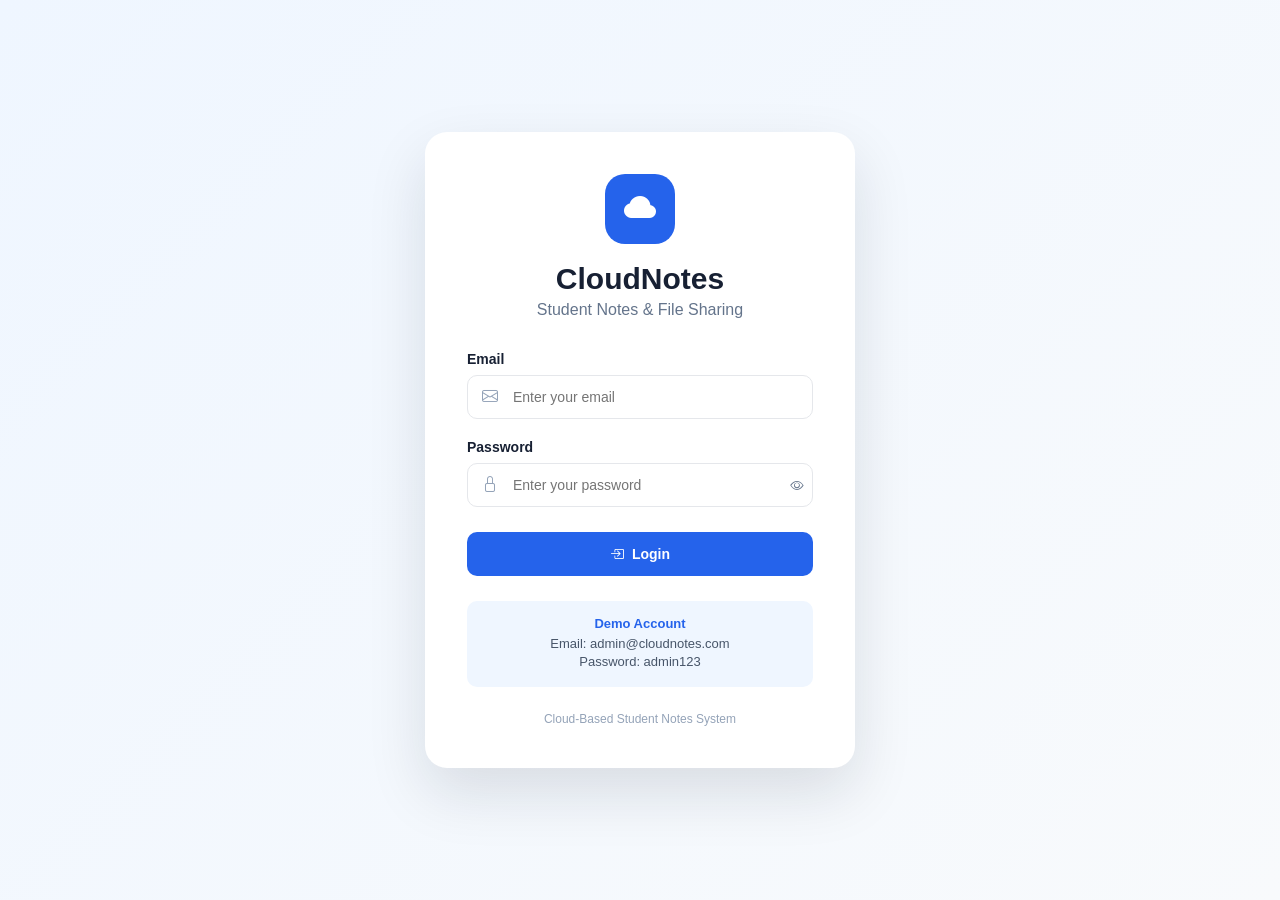
==== frontend/index.html @ e0694c53 "Initial CloudNotes AWS deployment" ====
<!DOCTYPE html>
<html lang="en">

<head>
    <meta charset="UTF-8">
    <meta name="viewport" content="width=device-width, initial-scale=1.0">

    <title>CloudNotes | Login</title>

    <link rel="stylesheet" href="https://cdn.jsdelivr.net/npm/bootstrap-icons@1.11.3/font/bootstrap-icons.min.css">

    <link rel="stylesheet" href="css/style.css">
</head>

<body class="login-page">

    <div class="login-container">

        <div class="login-card">

            <div class="brand-logo">
                <i class="bi bi-cloud-fill"></i>
            </div>

            <h1>CloudNotes</h1>

            <p class="login-subtitle">
                Student Notes & File Sharing
            </p>

            <form id="loginForm">

                <div class="form-group">
                    <label>Email</label>

                    <div class="input-wrapper">
                        <i class="bi bi-envelope"></i>
                        <input type="email" id="email" placeholder="Enter your email" required>
                    </div>
                </div>

                <div class="form-group">
                    <label>Password</label>

                    <div class="input-wrapper">
                        <i class="bi bi-lock"></i>

                        <input type="password" id="password" placeholder="Enter your password" required>

                        <button type="button" class="password-toggle" onclick="togglePassword()">
                            <i class="bi bi-eye" id="passwordIcon"></i>
                        </button>
                    </div>
                </div>

                <button type="submit" class="btn btn-primary login-btn">
                    <i class="bi bi-box-arrow-in-right"></i>
                    Login
                </button>

            </form>

            <div id="loginMessage" class="message"></div>

            <div class="demo-login">

                <strong>Demo Account</strong>

                <p>Email: admin@cloudnotes.com</p>
                <p>Password: admin123</p>

            </div>

            <p class="login-footer">
                Cloud-Based Student Notes System
            </p>

        </div>

    </div>

    <script src="js/app.js"></script>

</body>

</html>
---- frontend/css/style.css ----
* {
    margin: 0;
    padding: 0;
    box-sizing: border-box;
}

:root {

    --primary: #2563eb;
    --primary-dark: #1d4ed8;

    --background: #f5f7fb;
    --surface: #ffffff;

    --text: #172033;
    --muted: #697386;

    --border: #e5e7eb;

    --sidebar: #111827;

    --success: #16a34a;
    --danger: #dc2626;
    --warning: #f59e0b;

    --shadow:
        0 8px 30px rgba(15, 23, 42, 0.07);

    --radius: 14px;
}


/* =========================
   DARK MODE
========================= */

body.dark {

    --background: #0f172a;
    --surface: #1e293b;

    --text: #f1f5f9;
    --muted: #94a3b8;

    --border: #334155;

    --sidebar: #020617;
}


/* =========================
   GLOBAL
========================= */

body {

    font-family:
        Inter,
        Arial,
        sans-serif;

    background: var(--background);

    color: var(--text);

    transition:
        background 0.25s,
        color 0.25s;
}

a {
    text-decoration: none;
    color: inherit;
}

button,
input,
select,
textarea {

    font-family: inherit;
}


/* =========================
   LOGIN
========================= */

.login-page {

    min-height: 100vh;

    display: flex;

    justify-content: center;

    align-items: center;

    padding: 20px;

    background:
        linear-gradient(135deg,
            #eff6ff,
            #f8fafc);
}

.login-container {

    width: 100%;
    max-width: 430px;
}

.login-card {

    background: white;

    padding: 42px;

    border-radius: 22px;

    box-shadow:
        0 25px 60px rgba(15, 23, 42, 0.12);

    text-align: center;
}

.brand-logo {

    width: 70px;
    height: 70px;

    margin: 0 auto 18px;

    border-radius: 20px;

    display: flex;

    align-items: center;
    justify-content: center;

    background: var(--primary);

    color: white;

    font-size: 32px;
}

.login-card h1 {

    font-size: 30px;

    margin-bottom: 5px;
}

.login-subtitle {

    color: #64748b;

    margin-bottom: 32px;
}

.form-group {

    text-align: left;

    margin-bottom: 20px;
}

.form-group label {

    display: block;

    margin-bottom: 8px;

    font-size: 14px;

    font-weight: 600;
}

.input-wrapper {

    position: relative;
}

.input-wrapper>i {

    position: absolute;

    left: 15px;

    top: 50%;

    transform: translateY(-50%);

    color: #94a3b8;
}

.input-wrapper input {

    padding-left: 45px;
    padding-right: 45px;
}

input,
select,
textarea {

    width: 100%;

    border: 1px solid var(--border);

    background: var(--surface);

    color: var(--text);

    border-radius: 10px;

    padding: 13px 14px;

    outline: none;

    font-size: 14px;

    transition: 0.2s;
}

input:focus,
select:focus,
textarea:focus {

    border-color: var(--primary);

    box-shadow:
        0 0 0 3px rgba(37, 99, 235, 0.1);
}

.password-toggle {

    position: absolute;

    right: 10px;
    top: 50%;

    transform: translateY(-50%);

    border: none;

    background: transparent;

    color: #64748b;

    cursor: pointer;
}

.btn {

    display: inline-flex;

    align-items: center;

    justify-content: center;

    gap: 8px;

    border: none;

    border-radius: 10px;

    padding: 12px 18px;

    cursor: pointer;

    font-weight: 600;

    font-size: 14px;

    transition: 0.2s;
}

.btn-primary {

    background: var(--primary);

    color: white;
}

.btn-primary:hover {

    background: var(--primary-dark);

    transform: translateY(-1px);
}

.btn-secondary {

    background: #e5e7eb;

    color: #374151;
}

.login-btn {

    width: 100%;

    margin-top: 5px;

    padding: 14px;
}

.demo-login {

    margin-top: 25px;

    padding: 15px;

    border-radius: 10px;

    background: #eff6ff;

    color: #475569;

    font-size: 13px;
}

.demo-login strong {

    color: var(--primary);

    display: block;

    margin-bottom: 5px;
}

.demo-login p {

    margin: 3px;
}

.login-footer {

    margin-top: 25px;

    color: #94a3b8;

    font-size: 12px;
}


/* =========================
   APP
========================= */

.app {

    display: flex;

    min-height: 100vh;
}


/* =========================
   SIDEBAR
========================= */

.sidebar {

    width: 250px;

    background: var(--sidebar);

    color: white;

    position: fixed;

    top: 0;
    bottom: 0;
    left: 0;

    display: flex;

    flex-direction: column;

    z-index: 100;
}

.sidebar-brand {

    padding: 25px 20px;

    display: flex;

    align-items: center;

    gap: 12px;

    border-bottom:
        1px solid rgba(255, 255, 255, 0.08);
}

.brand-icon {

    width: 42px;
    height: 42px;

    border-radius: 12px;

    display: flex;

    justify-content: center;
    align-items: center;

    background: var(--primary);

    font-size: 20px;
}

.sidebar-brand h2 {

    font-size: 18px;
}

.sidebar-brand span {

    display: block;

    color: #94a3b8;

    font-size: 11px;

    margin-top: 2px;
}

.sidebar-nav {

    padding: 20px 12px;

    flex: 1;
}

.nav-link {

    width: 100%;

    display: flex;

    align-items: center;

    gap: 13px;

    padding: 12px 14px;

    border-radius: 9px;

    color: #cbd5e1;

    background: transparent;

    border: none;

    cursor: pointer;

    margin-bottom: 5px;

    font-size: 14px;

    text-align: left;

    transition: 0.2s;
}

.nav-link i {

    font-size: 18px;
}

.nav-link:hover,
.nav-link.active {

    color: white;

    background:
        rgba(255, 255, 255, 0.1);
}

.nav-link.active {

    background: var(--primary);
}

.sidebar-bottom {

    padding: 15px 12px;

    border-top:
        1px solid rgba(255, 255, 255, 0.08);
}

.logout-btn:hover {

    background:
        rgba(220, 38, 38, 0.2);
}


/* =========================
   MAIN
========================= */

.main-content {

    margin-left: 250px;

    width: calc(100% - 250px);

    min-height: 100vh;
}

.topbar {

    height: 80px;

    background: var(--surface);

    border-bottom:
        1px solid var(--border);

    display: flex;

    align-items: center;

    justify-content: space-between;

    padding: 0 32px;

    position: sticky;

    top: 0;

    z-index: 50;
}

.topbar h1 {

    font-size: 22px;

    margin-bottom: 3px;
}

.topbar p {

    color: var(--muted);

    font-size: 13px;
}

.topbar-actions {

    display: flex;

    align-items: center;

    gap: 12px;
}

.icon-btn {

    width: 40px;
    height: 40px;

    border: 1px solid var(--border);

    background: var(--surface);

    color: var(--text);

    border-radius: 10px;

    cursor: pointer;

    font-size: 17px;
}

.user-avatar {

    width: 40px;
    height: 40px;

    display: flex;

    align-items: center;
    justify-content: center;

    border-radius: 50%;

    background: var(--primary);

    color: white;

    font-size: 13px;

    font-weight: 700;
}

.mobile-menu {

    display: none;

    border: none;

    background: transparent;

    color: var(--text);

    font-size: 25px;

    cursor: pointer;
}


/* =========================
   CONTENT
========================= */

.content {

    padding: 30px;
}

.section-header,
.page-actions {

    display: flex;

    align-items: center;

    justify-content: space-between;

    margin-bottom: 18px;
}

.section-header h2,
.page-actions h2 {

    font-size: 18px;

    margin-bottom: 4px;
}

.section-header p,
.page-actions p {

    color: var(--muted);

    font-size: 13px;
}

.view-all {

    color: var(--primary);

    font-size: 13px;

    font-weight: 600;
}


/* =========================
   STATS
========================= */

.stats-grid {

    display: grid;

    grid-template-columns:
        repeat(4, 1fr);

    gap: 18px;

    margin-bottom: 35px;
}

.stat-card {

    background: var(--surface);

    border:
        1px solid var(--border);

    border-radius: var(--radius);

    padding: 20px;

    display: flex;

    align-items: center;

    gap: 15px;

    box-shadow: var(--shadow);
}

.stat-icon {

    width: 48px;
    height: 48px;

    border-radius: 12px;

    display: flex;

    justify-content: center;
    align-items: center;

    font-size: 21px;
}

.stat-icon.blue {

    background: #dbeafe;
    color: #2563eb;
}

.stat-icon.green {

    background: #dcfce7;
    color: #16a34a;
}

.stat-icon.purple {

    background: #ede9fe;
    color: #7c3aed;
}

.stat-icon.orange {

    background: #ffedd5;
    color: #ea580c;
}

.stat-card span {

    color: var(--muted);

    font-size: 12px;
}

.stat-card h2 {

    margin-top: 4px;

    font-size: 25px;
}


/* =========================
   QUICK CARDS
========================= */

.quick-grid {

    display: grid;

    grid-template-columns:
        repeat(2, 1fr);

    gap: 18px;

    margin-bottom: 35px;
}

.quick-card {

    background: var(--surface);

    border:
        1px solid var(--border);

    border-radius: var(--radius);

    padding: 20px;

    display: flex;

    align-items: center;

    gap: 15px;

    box-shadow: var(--shadow);

    transition: 0.2s;
}

.quick-card:hover {

    transform: translateY(-2px);

    border-color: var(--primary);
}

.quick-icon {

    width: 45px;
    height: 45px;

    border-radius: 10px;

    background: #dbeafe;

    color: var(--primary);

    display: flex;

    align-items: center;
    justify-content: center;

    font-size: 20px;
}

.quick-card h3 {

    font-size: 15px;

    margin-bottom: 3px;
}

.quick-card p {

    color: var(--muted);

    font-size: 12px;
}

.quick-card>i {

    margin-left: auto;

    color: var(--muted);
}


/* =========================
   TABLE
========================= */

.table-card {

    background: var(--surface);

    border:
        1px solid var(--border);

    border-radius: var(--radius);

    overflow: hidden;

    box-shadow: var(--shadow);
}

.table-responsive {

    overflow-x: auto;
}

table {

    width: 100%;

    border-collapse: collapse;

    min-width: 700px;
}

th {

    text-align: left;

    padding: 15px 18px;

    background:
        rgba(148, 163, 184, 0.08);

    color: var(--muted);

    font-size: 12px;

    font-weight: 600;
}

td {

    padding: 15px 18px;

    border-top:
        1px solid var(--border);

    font-size: 13px;
}

.file-name {

    display: flex;

    align-items: center;

    gap: 10px;

    font-weight: 600;
}

.file-icon {

    width: 34px;
    height: 34px;

    border-radius: 8px;

    background: #fee2e2;

    color: #dc2626;

    display: flex;

    align-items: center;
    justify-content: center;
}

.badge {

    display: inline-block;

    padding: 5px 9px;

    border-radius: 20px;

    background: #eff6ff;

    color: var(--primary);

    font-size: 11px;

    font-weight: 600;
}

.action-btn {

    border: none;

    background: transparent;

    cursor: pointer;

    font-size: 17px;

    margin-right: 8px;
}

.download-btn {

    color: var(--primary);
}

.delete-btn {

    color: var(--danger);
}


/* =========================
   FILTER
========================= */

.filter-card {

    display: flex;

    gap: 12px;

    margin-bottom: 20px;

    background: var(--surface);

    padding: 15px;

    border:
        1px solid var(--border);

    border-radius: var(--radius);
}

.search-box {

    flex: 1;

    position: relative;
}

.search-box i {

    position: absolute;

    left: 14px;

    top: 50%;

    transform: translateY(-50%);

    color: var(--muted);
}

.search-box input {

    padding-left: 40px;
}

.filter-card select {

    width: 220px;
}


/* =========================
   UPLOAD
========================= */

.upload-layout {

    display: grid;

    grid-template-columns:
        1fr 320px;

    gap: 25px;

    max-width: 1050px;
}

.form-card,
.info-card {

    background: var(--surface);

    border:
        1px solid var(--border);

    border-radius: var(--radius);

    padding: 25px;

    box-shadow: var(--shadow);
}

.card-header {

    margin-bottom: 25px;
}

.card-header h2 {

    font-size: 18px;

    margin-bottom: 5px;
}

.card-header p {

    color: var(--muted);

    font-size: 13px;
}

.form-row {

    display: grid;

    grid-template-columns:
        1fr 1fr;

    gap: 15px;
}

textarea {

    resize: vertical;
}

.upload-zone {

    border: 2px dashed #cbd5e1;

    border-radius: 12px;

    padding: 35px 20px;

    text-align: center;

    cursor: pointer;

    transition: 0.2s;
}

.upload-zone:hover {

    border-color: var(--primary);

    background:
        rgba(37, 99, 235, 0.03);
}

.upload-zone i {

    font-size: 35px;

    color: var(--primary);
}

.upload-zone h3 {

    margin: 10px 0 5px;

    font-size: 15px;
}

.upload-zone p {

    color: var(--muted);

    font-size: 12px;

    margin-bottom: 15px;
}

.upload-zone input {

    max-width: 300px;

    padding: 8px;

    cursor: pointer;
}

.selected-file {

    margin-top: 10px;

    font-size: 13px;

    color: var(--success);
}

.form-actions {

    display: flex;

    justify-content: flex-end;

    gap: 10px;

    margin-top: 25px;
}


/* =========================
   INFO CARD
========================= */

.info-card {

    height: fit-content;
}

.info-icon {

    width: 55px;
    height: 55px;

    border-radius: 15px;

    display: flex;

    align-items: center;
    justify-content: center;

    background: #dbeafe;

    color: var(--primary);

    font-size: 25px;

    margin-bottom: 18px;
}

.info-card h2 {

    font-size: 18px;

    margin-bottom: 8px;
}

.info-card>p {

    color: var(--muted);

    font-size: 13px;

    line-height: 1.6;

    margin-bottom: 20px;
}

.info-list div {

    padding: 9px 0;

    font-size: 13px;

    display: flex;

    gap: 8px;
}

.info-list i {

    color: var(--success);
}


/* =========================
   MESSAGE
========================= */

.message {

    margin-top: 12px;

    font-size: 13px;
}

.message.success {

    color: var(--success);
}

.message.error {

    color: var(--danger);
}


/* =========================
   EMPTY
========================= */

.empty-state {

    text-align: center;

    padding: 60px 20px;

    display: none;
}

.empty-state i {

    font-size: 45px;

    color: var(--muted);
}

.empty-state h3 {

    margin: 12px 0 5px;
}

.empty-state p {

    color: var(--muted);

    font-size: 13px;

    margin-bottom: 15px;
}


/* =========================
   RESPONSIVE
========================= */

@media (max-width: 1100px) {

    .stats-grid {

        grid-template-columns:
            repeat(2, 1fr);
    }

    .upload-layout {

        grid-template-columns: 1fr;
    }
}


@media (max-width: 768px) {

    .sidebar {

        transform: translateX(-100%);

        transition: 0.25s;
    }

    .sidebar.open {

        transform: translateX(0);
    }

    .main-content {

        margin-left: 0;

        width: 100%;
    }

    .mobile-menu {

        display: block;
    }

    .topbar {

        padding: 0 18px;

        gap: 12px;
    }

    .topbar>div:first-of-type {

        margin-right: auto;
    }

    .content {

        padding: 20px 15px;
    }

    .stats-grid {

        grid-template-columns: 1fr;
    }

    .quick-grid {

        grid-template-columns: 1fr;
    }

    .filter-card {

        flex-direction: column;
    }

    .filter-card select {

        width: 100%;
    }

    .form-row {

        grid-template-columns: 1fr;
    }

    .page-actions {

        align-items: flex-start;

        gap: 15px;

        flex-direction: column;
    }
}


@media (max-width: 480px) {

    .login-card {

        padding: 30px 20px;
    }

    .topbar h1 {

        font-size: 18px;
    }

    .topbar p {

        display: none;
    }

    .user-avatar {

        display: none;
    }

    .form-actions {

        flex-direction: column;
    }

    .form-actions .btn {

        width: 100%;
    }
}
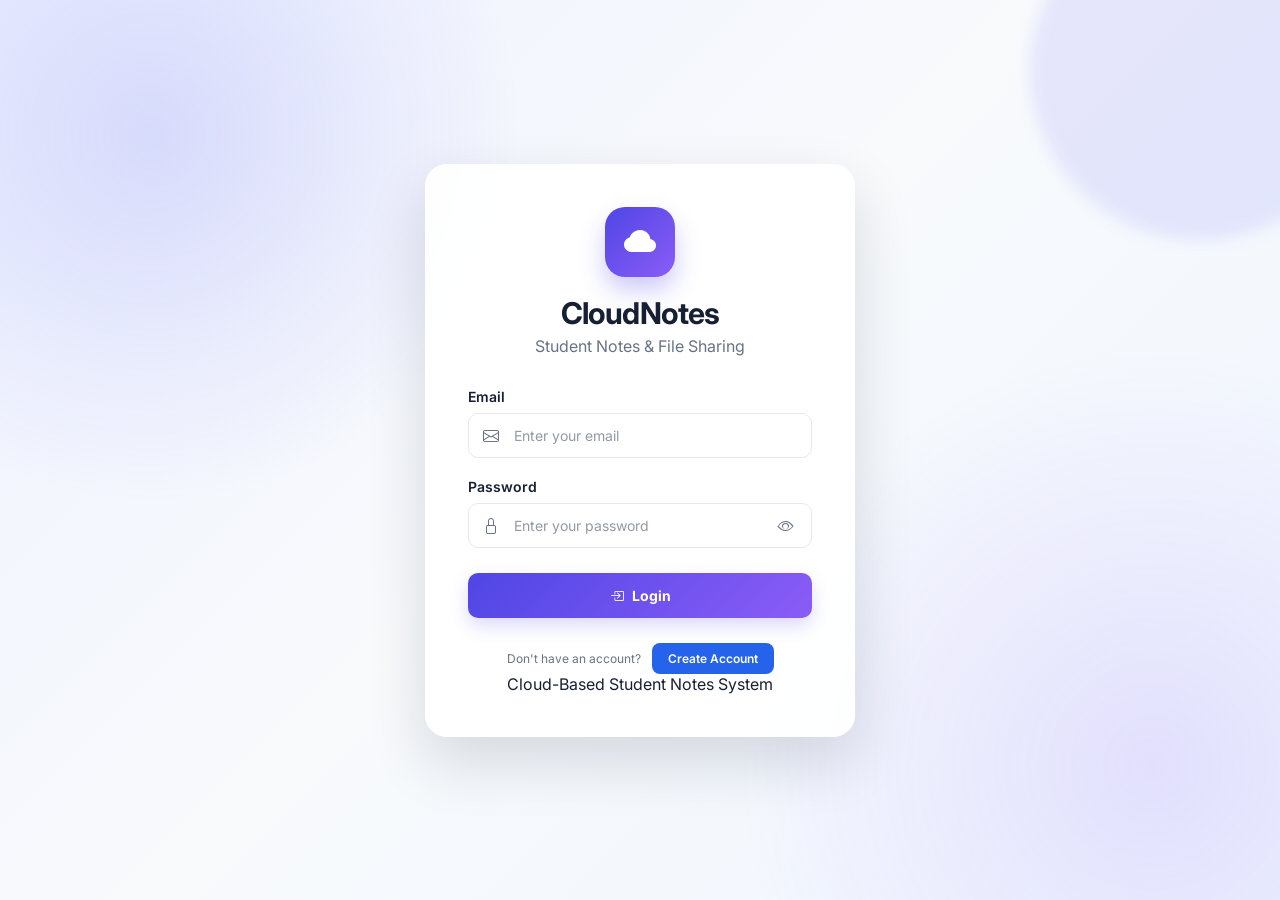
==== commit 9da858d3: "Add multi-user authentication and protected CloudNotes pages" ====
--- a/frontend/index.html
+++ b/frontend/index.html
@@ -62,16 +62,12 @@
 
             <div id="loginMessage" class="message"></div>
 
-            <div class="demo-login">
-
-                <strong>Demo Account</strong>
-
-                <p>Email: admin@cloudnotes.com</p>
-                <p>Password: admin123</p>
-
-            </div>
 
             <p class="login-footer">
+                Don't have an account?
+                <a href="register.html">Create Account</a>
+            </p>
+
                 Cloud-Based Student Notes System
             </p>
 
--- a/frontend/css/style.css
+++ b/frontend/css/style.css
@@ -1,3 +1,5 @@
+@import url("https://fonts.googleapis.com/css2?family=Inter:wght@400;500;600;700;800&display=swap");
+
 * {
     margin: 0;
     padding: 0;
@@ -5,1411 +7,1757 @@
 }
 
 :root {
-
-    --primary: #2563eb;
-    --primary-dark: #1d4ed8;
+    --primary: #4f46e5;
+    --primary-dark: #3730a3;
+    --primary-light: #eef2ff;
+    --accent: #8b5cf6;
 
     --background: #f5f7fb;
     --surface: #ffffff;
+    --surface-muted: #f8fafc;
+    --input-bg: #ffffff;
 
     --text: #172033;
     --muted: #697386;
-
     --border: #e5e7eb;
 
-    --sidebar: #111827;
+    --sidebar: #10172a;
+    --sidebar-hover: rgba(255, 255, 255, 0.09);
 
     --success: #16a34a;
     --danger: #dc2626;
     --warning: #f59e0b;
 
-    --shadow:
-        0 8px 30px rgba(15, 23, 42, 0.07);
-
-    --radius: 14px;
-}
-
+    --blue-soft: #e8efff;
+    --green-soft: #dcfce7;
+    --purple-soft: #f0eaff;
+    --orange-soft: #fff0df;
+    --red-soft: #fee2e2;
+
+    --login-bg:
+        radial-gradient(circle at 12% 15%, rgba(99, 102, 241, 0.18), transparent 27%),
+        radial-gradient(circle at 90% 85%, rgba(139, 92, 246, 0.15), transparent 30%),
+        linear-gradient(135deg, #eef2ff 0%, #f8fafc 48%, #eff6ff 100%);
+
+    --shadow-sm: 0 4px 14px rgba(15, 23, 42, 0.06);
+    --shadow: 0 12px 32px rgba(15, 23, 42, 0.08);
+    --shadow-lg: 0 25px 60px rgba(15, 23, 42, 0.14);
+    --shadow-primary: 0 12px 28px rgba(79, 70, 229, 0.25);
+
+    --radius-sm: 10px;
+    --radius: 16px;
+    --radius-lg: 22px;
+
+    --ease-out: cubic-bezier(0.16, 1, 0.3, 1);
+    --ease-spring: cubic-bezier(0.34, 1.56, 0.64, 1);
+    --transition-fast: 180ms var(--ease-out);
+    --transition: 320ms var(--ease-out);
+    --transition-slow: 550ms var(--ease-out);
+}
 
 /* =========================
    DARK MODE
 ========================= */
 
 body.dark {
-
-    --background: #0f172a;
-    --surface: #1e293b;
-
-    --text: #f1f5f9;
-    --muted: #94a3b8;
-
-    --border: #334155;
-
-    --sidebar: #020617;
-}
-
+    --background: #0b1120;
+    --surface: #111b2e;
+    --surface-muted: #18243a;
+    --input-bg: #0e1728;
+
+    --text: #edf2f7;
+    --muted: #9aa9bd;
+    --border: #26364f;
+
+    --sidebar: #070d19;
+    --sidebar-hover: rgba(255, 255, 255, 0.08);
+
+    --blue-soft: rgba(79, 70, 229, 0.18);
+    --green-soft: rgba(22, 163, 74, 0.16);
+    --purple-soft: rgba(139, 92, 246, 0.16);
+    --orange-soft: rgba(245, 158, 11, 0.15);
+    --red-soft: rgba(220, 38, 38, 0.16);
+
+    --login-bg:
+        radial-gradient(circle at 12% 15%, rgba(99, 102, 241, 0.2), transparent 26%),
+        radial-gradient(circle at 90% 85%, rgba(139, 92, 246, 0.16), transparent 30%),
+        linear-gradient(135deg, #070d19 0%, #0b1120 52%, #111b2e 100%);
+
+    --shadow-sm: 0 4px 16px rgba(0, 0, 0, 0.2);
+    --shadow: 0 14px 35px rgba(0, 0, 0, 0.26);
+    --shadow-lg: 0 28px 65px rgba(0, 0, 0, 0.4);
+}
 
 /* =========================
    GLOBAL
 ========================= */
 
+html {
+    scroll-behavior: smooth;
+}
+
 body {
-
-    font-family:
-        Inter,
-        Arial,
-        sans-serif;
-
+    min-height: 100vh;
+    overflow-x: hidden;
+    font-family: "Inter", Arial, sans-serif;
     background: var(--background);
-
     color: var(--text);
-
     transition:
-        background 0.25s,
-        color 0.25s;
+        background-color var(--transition-slow),
+        color var(--transition-slow);
+}
+
+body::after {
+    content: "";
+    position: fixed;
+    top: 50%;
+    left: 50%;
+    width: 170vmax;
+    height: 170vmax;
+    pointer-events: none;
+    border-radius: 50%;
+    z-index: 9999;
+    opacity: 0;
+    transform: translate(-50%, -50%) scale(0);
+}
+
+body.dark::after {
+    background:
+        radial-gradient(circle, rgba(99, 102, 241, 0.42) 0%, rgba(79, 70, 229, 0.18) 34%, transparent 68%);
+    animation: darkThemeWave 850ms var(--ease-out) forwards;
+}
+
+body:not(.dark)::after {
+    background:
+        radial-gradient(circle, rgba(255, 255, 255, 0.95) 0%, rgba(224, 231, 255, 0.52) 35%, transparent 68%);
+    animation: lightThemeWave 850ms var(--ease-out) forwards;
 }
 
 a {
+    color: inherit;
     text-decoration: none;
-    color: inherit;
 }
 
 button,
 input,
 select,
 textarea {
-
-    font-family: inherit;
-}
-
+    font: inherit;
+}
+
+button {
+    -webkit-tap-highlight-color: transparent;
+}
+
+button,
+.btn,
+.icon-btn,
+.nav-link,
+.action-btn,
+.password-toggle,
+.upload-zone {
+    transition:
+        transform var(--transition-fast),
+        background-color var(--transition),
+        border-color var(--transition),
+        color var(--transition),
+        box-shadow var(--transition),
+        opacity var(--transition);
+}
+
+input,
+select,
+textarea {
+    width: 100%;
+    border: 1px solid var(--border);
+    border-radius: var(--radius-sm);
+    outline: none;
+    padding: 13px 14px;
+    background: var(--input-bg);
+    color: var(--text);
+    font-size: 14px;
+    transition:
+        background-color var(--transition),
+        border-color var(--transition),
+        color var(--transition),
+        box-shadow var(--transition),
+        transform var(--transition-fast);
+}
+
+input::placeholder,
+textarea::placeholder {
+    color: var(--muted);
+    opacity: 0.72;
+}
+
+input:hover,
+select:hover,
+textarea:hover {
+    border-color: color-mix(in srgb, var(--primary) 35%, var(--border));
+}
+
+input:focus,
+select:focus,
+textarea:focus {
+    border-color: var(--primary);
+    box-shadow: 0 0 0 4px rgba(79, 70, 229, 0.12);
+}
+
+input:focus-visible,
+select:focus-visible,
+textarea:focus-visible,
+button:focus-visible,
+a:focus-visible {
+    outline: 3px solid rgba(79, 70, 229, 0.35);
+    outline-offset: 3px;
+}
 
 /* =========================
    LOGIN
 ========================= */
 
 .login-page {
-
+    position: relative;
     min-height: 100vh;
-
-    display: flex;
-
+    display: flex;
+    align-items: center;
     justify-content: center;
-
-    align-items: center;
-
+    overflow: hidden;
     padding: 20px;
-
-    background:
-        linear-gradient(135deg,
-            #eff6ff,
-            #f8fafc);
+    background: var(--login-bg);
+    transition: background var(--transition-slow);
+}
+
+.login-page::before,
+.login-page::after {
+    content: "";
+    position: absolute;
+    border-radius: 50%;
+    filter: blur(8px);
+    pointer-events: none;
+}
+
+.login-page::before {
+    width: 340px;
+    height: 340px;
+    top: -100px;
+    right: -90px;
+    background: rgba(99, 102, 241, 0.13);
+    animation: floatBlob 9s ease-in-out infinite alternate;
+}
+
+.login-page::after {
+    width: 260px;
+    height: 260px;
+    bottom: -120px;
+    left: -60px;
+    background: rgba(139, 92, 246, 0.12);
+    animation: floatBlob 11s ease-in-out infinite alternate-reverse;
 }
 
 .login-container {
-
+    position: relative;
+    z-index: 1;
     width: 100%;
     max-width: 430px;
+    animation: loginEnter 720ms var(--ease-out) both;
 }
 
 .login-card {
-
-    background: white;
-
     padding: 42px;
-
-    border-radius: 22px;
-
-    box-shadow:
-        0 25px 60px rgba(15, 23, 42, 0.12);
-
+    overflow: hidden;
     text-align: center;
+    border: 1px solid rgba(255, 255, 255, 0.5);
+    border-radius: var(--radius-lg);
+    background: color-mix(in srgb, var(--surface) 93%, transparent);
+    box-shadow: var(--shadow-lg);
+    backdrop-filter: blur(18px);
+    -webkit-backdrop-filter: blur(18px);
+    transition:
+        background-color var(--transition-slow),
+        border-color var(--transition-slow),
+        box-shadow var(--transition);
+}
+
+body.dark .login-card {
+    border-color: rgba(148, 163, 184, 0.16);
+}
+
+.login-card:hover {
+    box-shadow: 0 30px 72px rgba(15, 23, 42, 0.18);
 }
 
 .brand-logo {
-
     width: 70px;
     height: 70px;
-
-    margin: 0 auto 18px;
-
-    border-radius: 20px;
-
-    display: flex;
-
+    display: flex;
     align-items: center;
     justify-content: center;
-
-    background: var(--primary);
-
-    color: white;
-
+    margin: 0 auto 18px;
+    border-radius: 20px;
+    background: linear-gradient(135deg, var(--primary), var(--accent));
+    box-shadow: 0 13px 25px rgba(79, 70, 229, 0.28);
+    color: #fff;
     font-size: 32px;
+    animation: logoPop 700ms 180ms var(--ease-spring) both;
 }
 
 .login-card h1 {
-
+    margin-bottom: 5px;
     font-size: 30px;
-
+    letter-spacing: -0.8px;
+}
+
+.login-subtitle {
+    margin-bottom: 32px;
+    color: var(--muted);
+}
+
+.form-group {
+    margin-bottom: 20px;
+    text-align: left;
+}
+
+.form-group label {
+    display: block;
+    margin-bottom: 8px;
+    color: var(--text);
+    font-size: 14px;
+    font-weight: 600;
+}
+
+.input-wrapper {
+    position: relative;
+}
+
+.input-wrapper > i {
+    position: absolute;
+    top: 50%;
+    left: 15px;
+    z-index: 1;
+    color: var(--muted);
+    transform: translateY(-50%);
+    transition: color var(--transition);
+}
+
+.input-wrapper:focus-within > i {
+    color: var(--primary);
+}
+
+.input-wrapper input {
+    padding-right: 45px;
+    padding-left: 45px;
+}
+
+.password-toggle {
+    position: absolute;
+    top: 50%;
+    right: 10px;
+    display: grid;
+    width: 32px;
+    height: 32px;
+    place-items: center;
+    border: none;
+    border-radius: 8px;
+    background: transparent;
+    color: var(--muted);
+    cursor: pointer;
+    transform: translateY(-50%);
+}
+
+.password-toggle:hover {
+    background: var(--primary-light);
+    color: var(--primary);
+}
+
+.password-toggle:active {
+    transform: translateY(-50%) scale(0.9);
+}
+
+.btn {
+    position: relative;
+    display: inline-flex;
+    align-items: center;
+    justify-content: center;
+    gap: 8px;
+    overflow: hidden;
+    border: none;
+    border-radius: var(--radius-sm);
+    padding: 12px 18px;
+    cursor: pointer;
+    font-size: 14px;
+    font-weight: 700;
+    isolation: isolate;
+}
+
+.btn::before {
+    content: "";
+    position: absolute;
+    inset: 0;
+    z-index: -1;
+    background: linear-gradient(105deg, transparent 30%, rgba(255, 255, 255, 0.24) 48%, transparent 66%);
+    transform: translateX(-120%);
+    transition: transform 600ms var(--ease-out);
+}
+
+.btn:hover::before {
+    transform: translateX(120%);
+}
+
+.btn:active {
+    transform: translateY(1px) scale(0.98);
+}
+
+.btn-primary {
+    background: linear-gradient(135deg, var(--primary), var(--accent));
+    box-shadow: 0 8px 18px rgba(79, 70, 229, 0.2);
+    color: #fff;
+}
+
+.btn-primary:hover {
+    box-shadow: var(--shadow-primary);
+    transform: translateY(-2px);
+}
+
+.btn-secondary {
+    border: 1px solid var(--border);
+    background: var(--surface-muted);
+    color: var(--text);
+}
+
+.btn-secondary:hover {
+    border-color: color-mix(in srgb, var(--primary) 35%, var(--border));
+    background: var(--primary-light);
+    color: var(--primary);
+    transform: translateY(-1px);
+}
+
+.login-btn {
+    width: 100%;
+    margin-top: 5px;
+    padding: 14px;
+}
+
+.demo-login {
+    margin-top: 25px;
+    padding: 15px;
+    border: 1px solid color-mix(in srgb, var(--primary) 16%, transparent);
+    border-radius: var(--radius-sm);
+    background: color-mix(in srgb, var(--primary-light) 75%, transparent);
+    color: var(--muted);
+    font-size: 13px;
+    transition: background-color var(--transition), border-color var(--transition);
+}
+
+.demo-login strong {
+    display: block;
     margin-bottom: 5px;
-}
-
-.login-subtitle {
-
-    color: #64748b;
-
-    margin-bottom: 32px;
-}
-
-.form-group {
-
-    text-align: left;
-
-    margin-bottom: 20px;
-}
-
-.form-group label {
-
-    display: block;
-
-    margin-bottom: 8px;
-
-    font-size: 14px;
-
-    font-weight: 600;
-}
-
-.input-wrapper {
-
-    position: relative;
-}
-
-.input-wrapper>i {
-
-    position: absolute;
-
-    left: 15px;
-
-    top: 50%;
-
-    transform: translateY(-50%);
-
-    color: #94a3b8;
-}
-
-.input-wrapper input {
-
-    padding-left: 45px;
-    padding-right: 45px;
-}
-
-input,
-select,
-textarea {
-
-    width: 100%;
-
-    border: 1px solid var(--border);
-
-    background: var(--surface);
-
-    color: var(--text);
-
-    border-radius: 10px;
-
-    padding: 13px 14px;
-
-    outline: none;
-
-    font-size: 14px;
-
-    transition: 0.2s;
-}
-
-input:focus,
-select:focus,
-textarea:focus {
-
-    border-color: var(--primary);
-
-    box-shadow:
-        0 0 0 3px rgba(37, 99, 235, 0.1);
-}
-
-.password-toggle {
-
-    position: absolute;
-
-    right: 10px;
-    top: 50%;
-
-    transform: translateY(-50%);
-
-    border: none;
-
-    background: transparent;
-
-    color: #64748b;
-
-    cursor: pointer;
-}
-
-.btn {
-
-    display: inline-flex;
-
-    align-items: center;
-
-    justify-content: center;
-
-    gap: 8px;
-
-    border: none;
-
-    border-radius: 10px;
-
-    padding: 12px 18px;
-
-    cursor: pointer;
-
-    font-weight: 600;
-
-    font-size: 14px;
-
-    transition: 0.2s;
-}
-
-.btn-primary {
-
-    background: var(--primary);
-
-    color: white;
-}
-
-.btn-primary:hover {
-
-    background: var(--primary-dark);
-
-    transform: translateY(-1px);
-}
-
-.btn-secondary {
-
-    background: #e5e7eb;
-
-    color: #374151;
-}
-
-.login-btn {
-
-    width: 100%;
-
-    margin-top: 5px;
-
-    padding: 14px;
-}
-
-.demo-login {
-
+    color: var(--primary);
+}
+
+.demo-login p {
+    margin: 3px;
+}
+
+.login-footer {
     margin-top: 25px;
-
-    padding: 15px;
-
-    border-radius: 10px;
-
-    background: #eff6ff;
-
-    color: #475569;
-
-    font-size: 13px;
-}
-
-.demo-login strong {
-
-    color: var(--primary);
-
-    display: block;
-
-    margin-bottom: 5px;
-}
-
-.demo-login p {
-
-    margin: 3px;
-}
-
-.login-footer {
-
-    margin-top: 25px;
-
-    color: #94a3b8;
-
+    color: var(--muted);
     font-size: 12px;
 }
-
 
 /* =========================
    APP
 ========================= */
 
 .app {
-
-    display: flex;
-
+    display: flex;
     min-height: 100vh;
-}
-
+    animation: appReveal 650ms var(--ease-out) both;
+}
+
+.app.is-logging-out {
+    pointer-events: none;
+    animation: appExit 450ms var(--ease-out) forwards;
+}
 
 /* =========================
    SIDEBAR
 ========================= */
 
 .sidebar {
-
-    width: 250px;
-
-    background: var(--sidebar);
-
-    color: white;
-
     position: fixed;
-
     top: 0;
     bottom: 0;
     left: 0;
-
-    display: flex;
-
+    z-index: 100;
+    display: flex;
+    width: 250px;
     flex-direction: column;
-
-    z-index: 100;
+    overflow: hidden;
+    background:
+        radial-gradient(circle at 20% 0%, rgba(99, 102, 241, 0.22), transparent 32%),
+        var(--sidebar);
+    box-shadow: 8px 0 30px rgba(15, 23, 42, 0.08);
+    color: #fff;
+    transition:
+        transform var(--transition),
+        background-color var(--transition-slow),
+        box-shadow var(--transition);
+    animation: sidebarEnter 650ms var(--ease-out) both;
 }
 
 .sidebar-brand {
-
+    display: flex;
+    align-items: center;
+    gap: 12px;
     padding: 25px 20px;
-
-    display: flex;
-
-    align-items: center;
-
-    gap: 12px;
-
-    border-bottom:
-        1px solid rgba(255, 255, 255, 0.08);
+    border-bottom: 1px solid rgba(255, 255, 255, 0.08);
 }
 
 .brand-icon {
-
+    display: flex;
     width: 42px;
     height: 42px;
-
-    border-radius: 12px;
-
-    display: flex;
-
+    align-items: center;
     justify-content: center;
+    border-radius: 13px;
+    background: linear-gradient(135deg, var(--primary), var(--accent));
+    box-shadow: 0 8px 18px rgba(79, 70, 229, 0.3);
+    font-size: 20px;
+}
+
+.sidebar-brand h2 {
+    font-size: 18px;
+    letter-spacing: -0.35px;
+}
+
+.sidebar-brand span {
+    display: block;
+    margin-top: 2px;
+    color: #94a3b8;
+    font-size: 11px;
+}
+
+.sidebar-nav {
+    flex: 1;
+    padding: 20px 12px;
+}
+
+.nav-link {
+    position: relative;
+    display: flex;
+    width: 100%;
     align-items: center;
-
-    background: var(--primary);
-
-    font-size: 20px;
-}
-
-.sidebar-brand h2 {
-
+    gap: 13px;
+    margin-bottom: 5px;
+    padding: 12px 14px;
+    border: none;
+    border-radius: 10px;
+    background: transparent;
+    color: #cbd5e1;
+    cursor: pointer;
+    font-size: 14px;
+    text-align: left;
+}
+
+.nav-link::before {
+    content: "";
+    position: absolute;
+    left: 0;
+    width: 4px;
+    height: 0;
+    border-radius: 0 5px 5px 0;
+    background: #fff;
+    transition: height var(--transition-fast);
+}
+
+.nav-link i {
     font-size: 18px;
-}
-
-.sidebar-brand span {
-
-    display: block;
-
-    color: #94a3b8;
-
-    font-size: 11px;
-
-    margin-top: 2px;
-}
-
-.sidebar-nav {
-
-    padding: 20px 12px;
-
-    flex: 1;
-}
-
-.nav-link {
-
-    width: 100%;
-
-    display: flex;
-
-    align-items: center;
-
-    gap: 13px;
-
-    padding: 12px 14px;
-
-    border-radius: 9px;
-
-    color: #cbd5e1;
-
-    background: transparent;
-
-    border: none;
-
-    cursor: pointer;
-
-    margin-bottom: 5px;
-
-    font-size: 14px;
-
-    text-align: left;
-
-    transition: 0.2s;
-}
-
-.nav-link i {
-
-    font-size: 18px;
-}
-
-.nav-link:hover,
+    transition: transform var(--transition-fast);
+}
+
+.nav-link:hover {
+    background: var(--sidebar-hover);
+    color: #fff;
+    transform: translateX(3px);
+}
+
+.nav-link:hover i {
+    transform: scale(1.08);
+}
+
 .nav-link.active {
-
-    color: white;
-
-    background:
-        rgba(255, 255, 255, 0.1);
-}
-
-.nav-link.active {
-
-    background: var(--primary);
+    background: linear-gradient(135deg, var(--primary), #665cf0);
+    box-shadow: 0 8px 17px rgba(79, 70, 229, 0.24);
+    color: #fff;
+}
+
+.nav-link.active::before {
+    height: 22px;
 }
 
 .sidebar-bottom {
-
     padding: 15px 12px;
-
-    border-top:
-        1px solid rgba(255, 255, 255, 0.08);
+    border-top: 1px solid rgba(255, 255, 255, 0.08);
 }
 
 .logout-btn:hover {
-
-    background:
-        rgba(220, 38, 38, 0.2);
-}
-
+    background: rgba(220, 38, 38, 0.2);
+    color: #fecaca;
+}
+
+.logout-btn:active {
+    transform: translateX(-2px) scale(0.98);
+}
 
 /* =========================
    MAIN
 ========================= */
 
 .main-content {
-
+    width: calc(100% - 250px);
+    min-height: 100vh;
     margin-left: 250px;
-
-    width: calc(100% - 250px);
-
-    min-height: 100vh;
+    background:
+        radial-gradient(circle at 95% 2%, color-mix(in srgb, var(--primary) 6%, transparent), transparent 25%),
+        var(--background);
+    transition:
+        background var(--transition-slow),
+        color var(--transition-slow);
 }
 
 .topbar {
-
+    position: sticky;
+    top: 0;
+    z-index: 50;
+    display: flex;
     height: 80px;
-
-    background: var(--surface);
-
-    border-bottom:
-        1px solid var(--border);
-
-    display: flex;
-
     align-items: center;
-
     justify-content: space-between;
-
     padding: 0 32px;
-
-    position: sticky;
-
-    top: 0;
-
-    z-index: 50;
+    border-bottom: 1px solid var(--border);
+    background: color-mix(in srgb, var(--surface) 88%, transparent);
+    backdrop-filter: blur(16px);
+    -webkit-backdrop-filter: blur(16px);
+    transition:
+        background-color var(--transition-slow),
+        border-color var(--transition-slow),
+        box-shadow var(--transition);
 }
 
 .topbar h1 {
-
+    margin-bottom: 3px;
     font-size: 22px;
-
-    margin-bottom: 3px;
+    letter-spacing: -0.5px;
 }
 
 .topbar p {
-
     color: var(--muted);
-
     font-size: 13px;
 }
 
 .topbar-actions {
-
-    display: flex;
-
+    display: flex;
     align-items: center;
-
     gap: 12px;
 }
 
 .icon-btn {
-
+    display: grid;
     width: 40px;
     height: 40px;
-
+    place-items: center;
     border: 1px solid var(--border);
-
+    border-radius: var(--radius-sm);
     background: var(--surface);
-
     color: var(--text);
-
-    border-radius: 10px;
-
     cursor: pointer;
-
     font-size: 17px;
 }
 
+.icon-btn:hover {
+    border-color: color-mix(in srgb, var(--primary) 35%, var(--border));
+    background: var(--primary-light);
+    box-shadow: var(--shadow-sm);
+    color: var(--primary);
+    transform: translateY(-2px);
+}
+
+.icon-btn:active {
+    transform: translateY(0) scale(0.92);
+}
+
+.icon-btn i {
+    transition: transform 500ms var(--ease-spring);
+}
+
+.icon-btn:hover i {
+    transform: rotate(15deg) scale(1.1);
+}
+
 .user-avatar {
-
+    display: flex;
     width: 40px;
     height: 40px;
-
-    display: flex;
-
     align-items: center;
     justify-content: center;
-
+    border: 2px solid color-mix(in srgb, var(--primary) 20%, transparent);
     border-radius: 50%;
-
-    background: var(--primary);
-
-    color: white;
-
+    background: linear-gradient(135deg, var(--primary), var(--accent));
+    box-shadow: 0 6px 14px rgba(79, 70, 229, 0.2);
+    color: #fff;
     font-size: 13px;
-
-    font-weight: 700;
+    font-weight: 800;
+    transition: transform var(--transition-fast), box-shadow var(--transition);
+}
+
+.user-avatar:hover {
+    box-shadow: var(--shadow-primary);
+    transform: scale(1.08) rotate(5deg);
 }
 
 .mobile-menu {
-
     display: none;
-
     border: none;
-
     background: transparent;
-
     color: var(--text);
-
+    cursor: pointer;
     font-size: 25px;
-
-    cursor: pointer;
-}
-
+}
 
 /* =========================
    CONTENT
 ========================= */
 
 .content {
-
     padding: 30px;
+    animation: contentEnter 700ms 100ms var(--ease-out) both;
 }
 
 .section-header,
 .page-actions {
-
-    display: flex;
-
+    display: flex;
     align-items: center;
-
     justify-content: space-between;
-
     margin-bottom: 18px;
 }
 
 .section-header h2,
 .page-actions h2 {
-
+    margin-bottom: 4px;
     font-size: 18px;
-
-    margin-bottom: 4px;
+    letter-spacing: -0.35px;
 }
 
 .section-header p,
 .page-actions p {
-
     color: var(--muted);
-
     font-size: 13px;
 }
 
 .view-all {
-
+    position: relative;
     color: var(--primary);
-
     font-size: 13px;
-
-    font-weight: 600;
-}
-
+    font-weight: 700;
+}
+
+.view-all::after {
+    content: "";
+    position: absolute;
+    right: 0;
+    bottom: -3px;
+    left: 0;
+    height: 2px;
+    border-radius: 4px;
+    background: currentColor;
+    transform: scaleX(0);
+    transform-origin: right;
+    transition: transform var(--transition);
+}
+
+.view-all:hover::after {
+    transform: scaleX(1);
+    transform-origin: left;
+}
 
 /* =========================
    STATS
 ========================= */
 
 .stats-grid {
-
     display: grid;
-
-    grid-template-columns:
-        repeat(4, 1fr);
-
+    grid-template-columns: repeat(4, 1fr);
     gap: 18px;
-
     margin-bottom: 35px;
 }
 
 .stat-card {
-
+    display: flex;
+    align-items: center;
+    gap: 15px;
+    padding: 20px;
+    border: 1px solid var(--border);
+    border-radius: var(--radius);
     background: var(--surface);
-
-    border:
-        1px solid var(--border);
-
-    border-radius: var(--radius);
-
-    padding: 20px;
-
-    display: flex;
-
-    align-items: center;
-
-    gap: 15px;
-
     box-shadow: var(--shadow);
+    transition:
+        transform var(--transition),
+        background-color var(--transition-slow),
+        border-color var(--transition),
+        box-shadow var(--transition);
+    animation: cardEnter 550ms var(--ease-out) both;
+}
+
+.stat-card:nth-child(1) { animation-delay: 80ms; }
+.stat-card:nth-child(2) { animation-delay: 150ms; }
+.stat-card:nth-child(3) { animation-delay: 220ms; }
+.stat-card:nth-child(4) { animation-delay: 290ms; }
+
+.stat-card:hover {
+    border-color: color-mix(in srgb, var(--primary) 32%, var(--border));
+    box-shadow: 0 18px 35px rgba(15, 23, 42, 0.12);
+    transform: translateY(-5px);
 }
 
 .stat-icon {
-
+    display: flex;
     width: 48px;
     height: 48px;
-
-    border-radius: 12px;
-
-    display: flex;
-
+    flex-shrink: 0;
+    align-items: center;
     justify-content: center;
-    align-items: center;
-
+    border-radius: 13px;
     font-size: 21px;
+    transition: transform var(--transition) , box-shadow var(--transition);
+}
+
+.stat-card:hover .stat-icon {
+    box-shadow: 0 8px 16px rgba(15, 23, 42, 0.1);
+    transform: scale(1.08) rotate(-5deg);
 }
 
 .stat-icon.blue {
-
-    background: #dbeafe;
-    color: #2563eb;
+    background: var(--blue-soft);
+    color: #3b5bdb;
 }
 
 .stat-icon.green {
-
-    background: #dcfce7;
-    color: #16a34a;
+    background: var(--green-soft);
+    color: var(--success);
 }
 
 .stat-icon.purple {
-
-    background: #ede9fe;
-    color: #7c3aed;
+    background: var(--purple-soft);
+    color: var(--accent);
 }
 
 .stat-icon.orange {
-
-    background: #ffedd5;
+    background: var(--orange-soft);
     color: #ea580c;
 }
 
 .stat-card span {
-
     color: var(--muted);
-
     font-size: 12px;
 }
 
 .stat-card h2 {
-
     margin-top: 4px;
-
     font-size: 25px;
-}
-
+    letter-spacing: -0.8px;
+}
 
 /* =========================
    QUICK CARDS
 ========================= */
 
 .quick-grid {
-
     display: grid;
-
-    grid-template-columns:
-        repeat(2, 1fr);
-
+    grid-template-columns: repeat(2, 1fr);
     gap: 18px;
-
     margin-bottom: 35px;
 }
 
 .quick-card {
-
+    display: flex;
+    align-items: center;
+    gap: 15px;
+    padding: 20px;
+    border: 1px solid var(--border);
+    border-radius: var(--radius);
     background: var(--surface);
-
-    border:
-        1px solid var(--border);
-
-    border-radius: var(--radius);
-
-    padding: 20px;
-
-    display: flex;
-
-    align-items: center;
-
-    gap: 15px;
-
     box-shadow: var(--shadow);
-
-    transition: 0.2s;
+    transition:
+        transform var(--transition),
+        background-color var(--transition-slow),
+        border-color var(--transition),
+        box-shadow var(--transition);
+    animation: cardEnter 600ms 300ms var(--ease-out) both;
 }
 
 .quick-card:hover {
-
-    transform: translateY(-2px);
-
-    border-color: var(--primary);
+    border-color: color-mix(in srgb, var(--primary) 42%, var(--border));
+    box-shadow: 0 18px 35px rgba(15, 23, 42, 0.12);
+    transform: translateY(-5px);
 }
 
 .quick-icon {
-
+    display: flex;
     width: 45px;
     height: 45px;
-
-    border-radius: 10px;
-
-    background: #dbeafe;
-
-    color: var(--primary);
-
-    display: flex;
-
+    flex-shrink: 0;
     align-items: center;
     justify-content: center;
-
+    border-radius: 12px;
+    background: var(--blue-soft);
+    color: var(--primary);
     font-size: 20px;
+    transition: transform var(--transition) , background-color var(--transition);
+}
+
+.quick-card:hover .quick-icon {
+    background: var(--primary);
+    color: #fff;
+    transform: rotate(-8deg) scale(1.08);
 }
 
 .quick-card h3 {
-
+    margin-bottom: 3px;
     font-size: 15px;
-
-    margin-bottom: 3px;
 }
 
 .quick-card p {
-
     color: var(--muted);
-
     font-size: 12px;
 }
 
-.quick-card>i {
-
+.quick-card > i {
     margin-left: auto;
-
     color: var(--muted);
-}
-
+    transition: color var(--transition), transform var(--transition);
+}
+
+.quick-card:hover > i {
+    color: var(--primary);
+    transform: translateX(4px);
+}
 
 /* =========================
    TABLE
 ========================= */
 
 .table-card {
-
+    overflow: hidden;
+    border: 1px solid var(--border);
+    border-radius: var(--radius);
     background: var(--surface);
-
-    border:
-        1px solid var(--border);
-
-    border-radius: var(--radius);
-
-    overflow: hidden;
-
     box-shadow: var(--shadow);
+    transition:
+        background-color var(--transition-slow),
+        border-color var(--transition),
+        box-shadow var(--transition);
+    animation: cardEnter 650ms 380ms var(--ease-out) both;
 }
 
 .table-responsive {
-
     overflow-x: auto;
 }
 
+.table-responsive::-webkit-scrollbar {
+    width: 7px;
+    height: 7px;
+}
+
+.table-responsive::-webkit-scrollbar-thumb {
+    border-radius: 10px;
+    background: color-mix(in srgb, var(--muted) 38%, transparent);
+}
+
 table {
-
     width: 100%;
-
+    min-width: 700px;
     border-collapse: collapse;
-
-    min-width: 700px;
 }
 
 th {
-
+    padding: 15px 18px;
+    background: color-mix(in srgb, var(--muted) 8%, transparent);
+    color: var(--muted);
+    font-size: 12px;
+    font-weight: 700;
+    letter-spacing: 0.2px;
     text-align: left;
-
+}
+
+td {
     padding: 15px 18px;
-
-    background:
-        rgba(148, 163, 184, 0.08);
-
-    color: var(--muted);
-
-    font-size: 12px;
-
-    font-weight: 600;
-}
-
-td {
-
-    padding: 15px 18px;
-
-    border-top:
-        1px solid var(--border);
-
+    border-top: 1px solid var(--border);
     font-size: 13px;
+    transition: background-color var(--transition);
+}
+
+tbody tr {
+    animation: rowEnter 450ms var(--ease-out) both;
+}
+
+tbody tr:hover td {
+    background: color-mix(in srgb, var(--primary) 4%, transparent);
 }
 
 .file-name {
-
-    display: flex;
-
+    display: flex;
     align-items: center;
-
     gap: 10px;
-
-    font-weight: 600;
+    font-weight: 700;
 }
 
 .file-icon {
-
+    display: flex;
     width: 34px;
     height: 34px;
-
-    border-radius: 8px;
-
-    background: #fee2e2;
-
-    color: #dc2626;
-
-    display: flex;
-
     align-items: center;
     justify-content: center;
+    border-radius: 9px;
+    background: var(--red-soft);
+    color: var(--danger);
+    transition: transform var(--transition-fast);
+}
+
+tbody tr:hover .file-icon {
+    transform: rotate(-6deg) scale(1.08);
 }
 
 .badge {
-
     display: inline-block;
-
     padding: 5px 9px;
-
     border-radius: 20px;
-
-    background: #eff6ff;
-
+    background: var(--blue-soft);
     color: var(--primary);
-
     font-size: 11px;
-
-    font-weight: 600;
+    font-weight: 700;
 }
 
 .action-btn {
-
+    display: inline-grid;
+    width: 34px;
+    height: 34px;
+    place-items: center;
+    margin-right: 4px;
     border: none;
-
+    border-radius: 9px;
     background: transparent;
-
     cursor: pointer;
-
     font-size: 17px;
-
-    margin-right: 8px;
+}
+
+.action-btn:hover {
+    background: var(--surface-muted);
+    transform: translateY(-2px);
+}
+
+.action-btn:active {
+    transform: scale(0.9);
 }
 
 .download-btn {
-
     color: var(--primary);
 }
 
+.download-btn:hover {
+    background: var(--blue-soft);
+}
+
 .delete-btn {
-
     color: var(--danger);
 }
 
+.delete-btn:hover {
+    background: var(--red-soft);
+}
+
+/* Add .is-removing before deleting an item with JavaScript */
+tbody tr.is-removing,
+.quick-card.is-removing,
+.stat-card.is-removing {
+    pointer-events: none;
+    animation: itemRemove 420ms var(--ease-out) forwards;
+}
 
 /* =========================
    FILTER
 ========================= */
 
 .filter-card {
-
-    display: flex;
-
+    display: flex;
     gap: 12px;
-
     margin-bottom: 20px;
-
+    padding: 15px;
+    border: 1px solid var(--border);
+    border-radius: var(--radius);
     background: var(--surface);
-
-    padding: 15px;
-
-    border:
-        1px solid var(--border);
-
-    border-radius: var(--radius);
+    box-shadow: var(--shadow-sm);
+    transition:
+        background-color var(--transition-slow),
+        border-color var(--transition),
+        box-shadow var(--transition);
+    animation: cardEnter 500ms var(--ease-out) both;
+}
+
+.filter-card:focus-within {
+    border-color: color-mix(in srgb, var(--primary) 35%, var(--border));
+    box-shadow: 0 8px 24px rgba(79, 70, 229, 0.09);
 }
 
 .search-box {
-
+    position: relative;
     flex: 1;
-
-    position: relative;
 }
 
 .search-box i {
-
     position: absolute;
-
+    top: 50%;
     left: 14px;
-
-    top: 50%;
-
+    color: var(--muted);
     transform: translateY(-50%);
-
-    color: var(--muted);
+    transition: color var(--transition);
+}
+
+.search-box:focus-within i {
+    color: var(--primary);
 }
 
 .search-box input {
-
     padding-left: 40px;
 }
 
 .filter-card select {
-
     width: 220px;
 }
-
 
 /* =========================
    UPLOAD
 ========================= */
 
 .upload-layout {
-
     display: grid;
-
-    grid-template-columns:
-        1fr 320px;
-
+    max-width: 1050px;
+    grid-template-columns: 1fr 320px;
     gap: 25px;
-
-    max-width: 1050px;
 }
 
 .form-card,
 .info-card {
-
+    padding: 25px;
+    border: 1px solid var(--border);
+    border-radius: var(--radius);
     background: var(--surface);
-
-    border:
-        1px solid var(--border);
-
-    border-radius: var(--radius);
-
-    padding: 25px;
-
     box-shadow: var(--shadow);
+    transition:
+        transform var(--transition),
+        background-color var(--transition-slow),
+        border-color var(--transition),
+        box-shadow var(--transition);
+    animation: cardEnter 600ms var(--ease-out) both;
+}
+
+.info-card {
+    animation-delay: 120ms;
+}
+
+.form-card:hover,
+.info-card:hover {
+    box-shadow: 0 18px 38px rgba(15, 23, 42, 0.11);
 }
 
 .card-header {
-
     margin-bottom: 25px;
 }
 
 .card-header h2 {
-
+    margin-bottom: 5px;
     font-size: 18px;
-
-    margin-bottom: 5px;
+    letter-spacing: -0.35px;
 }
 
 .card-header p {
-
     color: var(--muted);
-
     font-size: 13px;
 }
 
 .form-row {
-
     display: grid;
-
-    grid-template-columns:
-        1fr 1fr;
-
+    grid-template-columns: 1fr 1fr;
     gap: 15px;
 }
 
 textarea {
-
+    min-height: 110px;
     resize: vertical;
 }
 
 .upload-zone {
-
-    border: 2px dashed #cbd5e1;
-
-    border-radius: 12px;
-
+    position: relative;
+    overflow: hidden;
     padding: 35px 20px;
-
+    border: 2px dashed color-mix(in srgb, var(--muted) 35%, transparent);
+    border-radius: 14px;
+    background: color-mix(in srgb, var(--surface-muted) 60%, transparent);
+    cursor: pointer;
     text-align: center;
-
+}
+
+.upload-zone::before {
+    content: "";
+    position: absolute;
+    inset: -100%;
+    background: linear-gradient(115deg, transparent 42%, rgba(79, 70, 229, 0.1) 50%, transparent 58%);
+    transform: translateX(-45%);
+    transition: transform 900ms var(--ease-out);
+}
+
+.upload-zone:hover,
+.upload-zone.dragging {
+    border-color: var(--primary);
+    background: color-mix(in srgb, var(--primary) 5%, var(--surface));
+    box-shadow: inset 0 0 0 1px rgba(79, 70, 229, 0.08);
+    transform: translateY(-2px);
+}
+
+.upload-zone:hover::before,
+.upload-zone.dragging::before {
+    transform: translateX(45%);
+}
+
+.upload-zone i,
+.upload-zone h3,
+.upload-zone p,
+.upload-zone input {
+    position: relative;
+    z-index: 1;
+}
+
+.upload-zone i {
+    display: inline-block;
+    color: var(--primary);
+    font-size: 35px;
+    transition: transform var(--transition), color var(--transition);
+}
+
+.upload-zone:hover i,
+.upload-zone.dragging i {
+    color: var(--accent);
+    transform: translateY(-4px) scale(1.12);
+}
+
+.upload-zone h3 {
+    margin: 10px 0 5px;
+    font-size: 15px;
+}
+
+.upload-zone p {
+    margin-bottom: 15px;
+    color: var(--muted);
+    font-size: 12px;
+}
+
+.upload-zone input {
+    max-width: 300px;
+    padding: 8px;
     cursor: pointer;
-
-    transition: 0.2s;
-}
-
-.upload-zone:hover {
-
-    border-color: var(--primary);
-
-    background:
-        rgba(37, 99, 235, 0.03);
-}
-
-.upload-zone i {
-
-    font-size: 35px;
-
-    color: var(--primary);
-}
-
-.upload-zone h3 {
-
-    margin: 10px 0 5px;
-
-    font-size: 15px;
-}
-
-.upload-zone p {
-
-    color: var(--muted);
-
-    font-size: 12px;
-
-    margin-bottom: 15px;
-}
-
-.upload-zone input {
-
-    max-width: 300px;
-
-    padding: 8px;
-
-    cursor: pointer;
 }
 
 .selected-file {
-
     margin-top: 10px;
-
+    color: var(--success);
     font-size: 13px;
-
-    color: var(--success);
+    font-weight: 600;
+    animation: messageEnter 360ms var(--ease-out) both;
 }
 
 .form-actions {
-
-    display: flex;
-
+    display: flex;
     justify-content: flex-end;
-
     gap: 10px;
-
     margin-top: 25px;
 }
-
 
 /* =========================
    INFO CARD
 ========================= */
 
 .info-card {
-
     height: fit-content;
 }
 
 .info-icon {
-
+    display: flex;
     width: 55px;
     height: 55px;
-
-    border-radius: 15px;
-
-    display: flex;
-
     align-items: center;
     justify-content: center;
-
-    background: #dbeafe;
-
+    margin-bottom: 18px;
+    border-radius: 16px;
+    background: var(--blue-soft);
     color: var(--primary);
-
     font-size: 25px;
-
-    margin-bottom: 18px;
+    transition: transform var(--transition), background-color var(--transition);
+}
+
+.info-card:hover .info-icon {
+    background: var(--primary);
+    color: #fff;
+    transform: rotate(-8deg) scale(1.08);
 }
 
 .info-card h2 {
-
+    margin-bottom: 8px;
     font-size: 18px;
-
-    margin-bottom: 8px;
-}
-
-.info-card>p {
-
+}
+
+.info-card > p {
+    margin-bottom: 20px;
     color: var(--muted);
-
     font-size: 13px;
-
     line-height: 1.6;
-
-    margin-bottom: 20px;
 }
 
 .info-list div {
-
+    display: flex;
+    gap: 8px;
     padding: 9px 0;
-
     font-size: 13px;
-
-    display: flex;
-
-    gap: 8px;
+    transition: transform var(--transition-fast), color var(--transition);
+}
+
+.info-list div:hover {
+    color: var(--primary);
+    transform: translateX(4px);
 }
 
 .info-list i {
-
     color: var(--success);
 }
 
-
 /* =========================
-   MESSAGE
+   MESSAGE & EMPTY
 ========================= */
 
 .message {
-
     margin-top: 12px;
-
     font-size: 13px;
+    font-weight: 600;
+    animation: messageEnter 360ms var(--ease-out) both;
 }
 
 .message.success {
-
     color: var(--success);
 }
 
 .message.error {
-
     color: var(--danger);
 }
 
+.empty-state {
+    display: none;
+    padding: 60px 20px;
+    text-align: center;
+    animation: emptyStateEnter 550ms var(--ease-out) both;
+}
+
+.empty-state i {
+    display: inline-block;
+    color: var(--muted);
+    font-size: 45px;
+    animation: floatIcon 3s ease-in-out infinite;
+}
+
+.empty-state h3 {
+    margin: 12px 0 5px;
+}
+
+.empty-state p {
+    margin-bottom: 15px;
+    color: var(--muted);
+    font-size: 13px;
+}
 
 /* =========================
-   EMPTY
+   ANIMATION HOOKS
 ========================= */
 
-.empty-state {
-
-    text-align: center;
-
-    padding: 60px 20px;
-
-    display: none;
-}
-
-.empty-state i {
-
-    font-size: 45px;
-
-    color: var(--muted);
-}
-
-.empty-state h3 {
-
-    margin: 12px 0 5px;
-}
-
-.empty-state p {
-
-    color: var(--muted);
-
-    font-size: 13px;
-
-    margin-bottom: 15px;
-}
-
+/* Optional classes for JavaScript-triggered add/remove animations */
+.is-adding,
+.card-enter {
+    animation: itemAdd 480ms var(--ease-out) both !important;
+}
+
+.is-removing,
+.card-exit {
+    pointer-events: none;
+    animation: itemRemove 420ms var(--ease-out) forwards !important;
+}
+
+.login-page.is-logging-in {
+    animation: pageExit 420ms var(--ease-out) forwards;
+}
+
+.login-page.is-logged-out {
+    animation: pageEnter 520ms var(--ease-out) both;
+}
+
+/* =========================
+   KEYFRAMES
+========================= */
+
+@keyframes loginEnter {
+    from {
+        opacity: 0;
+        transform: translateY(28px) scale(0.96);
+    }
+
+    to {
+        opacity: 1;
+        transform: translateY(0) scale(1);
+    }
+}
+
+@keyframes logoPop {
+    from {
+        opacity: 0;
+        transform: scale(0.55) rotate(-14deg);
+    }
+
+    to {
+        opacity: 1;
+        transform: scale(1) rotate(0);
+    }
+}
+
+@keyframes appReveal {
+    from {
+        opacity: 0;
+        transform: translateY(10px);
+    }
+
+    to {
+        opacity: 1;
+        transform: translateY(0);
+    }
+}
+
+@keyframes appExit {
+    to {
+        opacity: 0;
+        filter: blur(5px);
+        transform: scale(0.985);
+    }
+}
+
+@keyframes sidebarEnter {
+    from {
+        opacity: 0;
+        transform: translateX(-24px);
+    }
+
+    to {
+        opacity: 1;
+        transform: translateX(0);
+    }
+}
+
+@keyframes contentEnter {
+    from {
+        opacity: 0;
+        transform: translateY(18px);
+    }
+
+    to {
+        opacity: 1;
+        transform: translateY(0);
+    }
+}
+
+@keyframes cardEnter {
+    from {
+        opacity: 0;
+        transform: translateY(18px) scale(0.98);
+    }
+
+    to {
+        opacity: 1;
+        transform: translateY(0) scale(1);
+    }
+}
+
+@keyframes rowEnter {
+    from {
+        opacity: 0;
+        transform: translateX(-12px);
+    }
+
+    to {
+        opacity: 1;
+        transform: translateX(0);
+    }
+}
+
+@keyframes itemAdd {
+    0% {
+        opacity: 0;
+        transform: translateY(18px) scale(0.96);
+    }
+
+    70% {
+        transform: translateY(-2px) scale(1.01);
+    }
+
+    100% {
+        opacity: 1;
+        transform: translateY(0) scale(1);
+    }
+}
+
+@keyframes itemRemove {
+    to {
+        opacity: 0;
+        transform: translateX(18px) scale(0.96);
+    }
+}
+
+@keyframes messageEnter {
+    from {
+        opacity: 0;
+        transform: translateY(-6px);
+    }
+
+    to {
+        opacity: 1;
+        transform: translateY(0);
+    }
+}
+
+@keyframes emptyStateEnter {
+    from {
+        opacity: 0;
+        transform: scale(0.96);
+    }
+
+    to {
+        opacity: 1;
+        transform: scale(1);
+    }
+}
+
+@keyframes floatBlob {
+    from {
+        transform: translate3d(0, 0, 0) scale(1);
+    }
+
+    to {
+        transform: translate3d(25px, 20px, 0) scale(1.12);
+    }
+}
+
+@keyframes floatIcon {
+    0%,
+    100% {
+        transform: translateY(0);
+    }
+
+    50% {
+        transform: translateY(-8px);
+    }
+}
+
+@keyframes pageEnter {
+    from {
+        opacity: 0;
+        transform: scale(1.015);
+    }
+
+    to {
+        opacity: 1;
+        transform: scale(1);
+    }
+}
+
+@keyframes pageExit {
+    to {
+        opacity: 0;
+        transform: scale(0.985);
+        filter: blur(4px);
+    }
+}
+
+@keyframes darkThemeWave {
+    0% {
+        opacity: 0.85;
+        transform: translate(-50%, -50%) scale(0);
+    }
+
+    70% {
+        opacity: 0.18;
+    }
+
+    100% {
+        opacity: 0;
+        transform: translate(-50%, -50%) scale(1);
+    }
+}
+
+@keyframes lightThemeWave {
+    0% {
+        opacity: 0.9;
+        transform: translate(-50%, -50%) scale(0);
+    }
+
+    70% {
+        opacity: 0.2;
+    }
+
+    100% {
+        opacity: 0;
+        transform: translate(-50%, -50%) scale(1);
+    }
+}
 
 /* =========================
    RESPONSIVE
 ========================= */
 
 @media (max-width: 1100px) {
-
     .stats-grid {
-
-        grid-template-columns:
-            repeat(2, 1fr);
+        grid-template-columns: repeat(2, 1fr);
     }
 
     .upload-layout {
-
         grid-template-columns: 1fr;
     }
 }
 
-
 @media (max-width: 768px) {
-
     .sidebar {
-
         transform: translateX(-100%);
-
-        transition: 0.25s;
+        animation: none;
     }
 
     .sidebar.open {
-
+        box-shadow: 18px 0 45px rgba(15, 23, 42, 0.25);
         transform: translateX(0);
     }
 
     .main-content {
-
+        width: 100%;
         margin-left: 0;
-
+    }
+
+    .mobile-menu {
+        display: block;
+    }
+
+    .topbar {
+        gap: 12px;
+        padding: 0 18px;
+    }
+
+    .topbar > div:first-of-type {
+        margin-right: auto;
+    }
+
+    .content {
+        padding: 20px 15px;
+    }
+
+    .stats-grid,
+    .quick-grid {
+        grid-template-columns: 1fr;
+    }
+
+    .filter-card,
+    .form-actions {
+        flex-direction: column;
+    }
+
+    .filter-card select,
+    .form-actions .btn {
         width: 100%;
     }
 
-    .mobile-menu {
-
-        display: block;
-    }
-
-    .topbar {
-
-        padding: 0 18px;
-
-        gap: 12px;
-    }
-
-    .topbar>div:first-of-type {
-
-        margin-right: auto;
-    }
-
-    .content {
-
-        padding: 20px 15px;
-    }
-
-    .stats-grid {
-
+    .form-row {
         grid-template-columns: 1fr;
     }
 
-    .quick-grid {
-
-        grid-template-columns: 1fr;
-    }
-
-    .filter-card {
-
+    .page-actions {
+        align-items: flex-start;
+        gap: 15px;
         flex-direction: column;
     }
-
-    .filter-card select {
-
-        width: 100%;
-    }
-
-    .form-row {
-
-        grid-template-columns: 1fr;
-    }
-
-    .page-actions {
-
+}
+
+@media (max-width: 480px) {
+    .login-card {
+        padding: 30px 20px;
+    }
+
+    .topbar h1 {
+        font-size: 18px;
+    }
+
+    .topbar p,
+    .user-avatar {
+        display: none;
+    }
+
+    .section-header {
         align-items: flex-start;
-
-        gap: 15px;
-
+        gap: 10px;
         flex-direction: column;
     }
 }
 
-
-@media (max-width: 480px) {
-
-    .login-card {
-
-        padding: 30px 20px;
-    }
-
-    .topbar h1 {
-
-        font-size: 18px;
-    }
-
-    .topbar p {
-
-        display: none;
-    }
-
-    .user-avatar {
-
-        display: none;
-    }
-
-    .form-actions {
-
-        flex-direction: column;
-    }
-
-    .form-actions .btn {
-
-        width: 100%;
-    }
-}+@media (prefers-reduced-motion: reduce) {
+    *,
+    *::before,
+    *::after {
+        scroll-behavior: auto !important;
+        animation-duration: 0.01ms !important;
+        animation-iteration-count: 1 !important;
+        transition-duration: 0.01ms !important;
+    }
+}
+
+
+/* Register / Create Account Link */
+.login-footer a {
+    display: inline-block;
+    margin-left: 6px;
+    color: #2563eb;
+    font-weight: 600;
+    text-decoration: none;
+    transition: 0.2s ease;
+}
+
+.login-footer a:hover {
+    color: #1d4ed8;
+    text-decoration: underline;
+}
+
+/* CREATE ACCOUNT BUTTON */
+.login-footer a[href="register.html"] {
+    display: inline-block;
+    margin-left: 8px;
+    padding: 8px 16px;
+    border-radius: 8px;
+    background: #2563eb;
+    color: #ffffff !important;
+    font-weight: 600;
+    text-decoration: none !important;
+    transition: all 0.2s ease;
+}
+
+.login-footer a[href="register.html"]:hover {
+    background: #1d4ed8;
+    color: #ffffff !important;
+    transform: translateY(-1px);
+}
